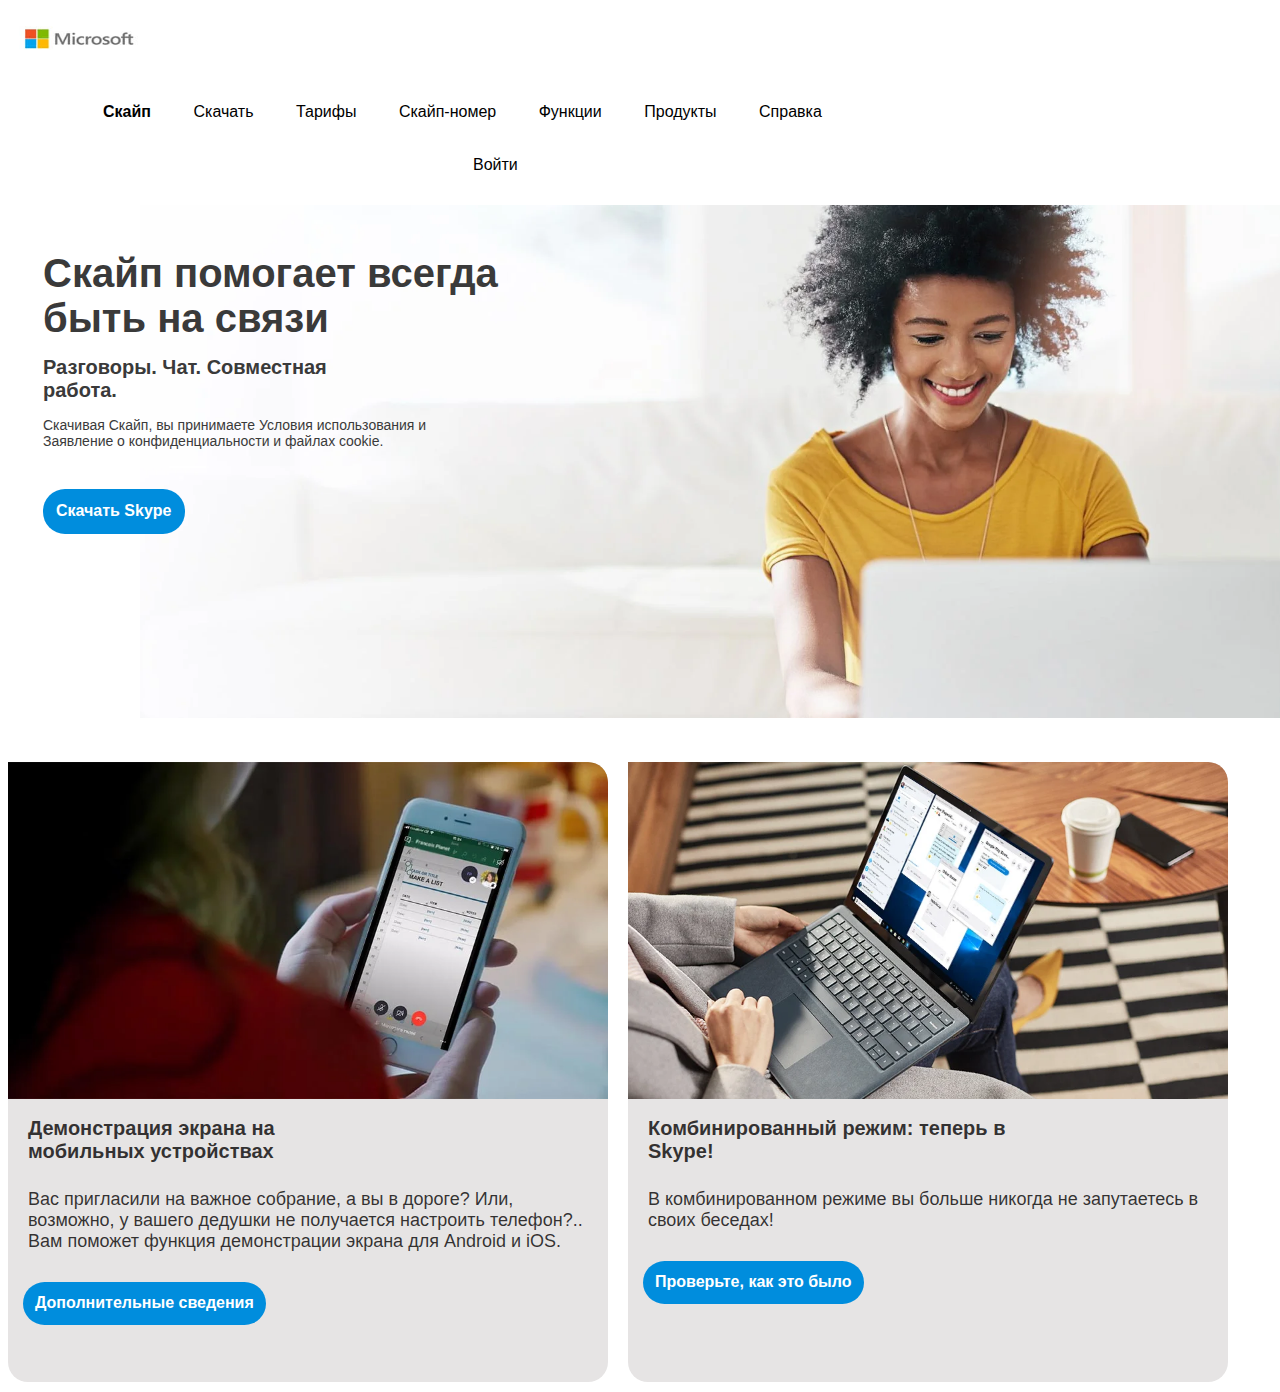
==== DZ # 16.html @ 79ce475e "changes1" ====
<!DOCTYPE html>
<html>
  <head>
    <meta charset="utf-8" />
    <title>Positioning</title>
    <meta name="description" content="" />
    <link rel="stylesheet" href="./css/style16.css" />
  </head>
  <body>
    <div class="line">
      <img class="img" src="./img/img2.jpg" alt="Microsoft" />

      <ul class="dropdown">
        <li><a href="#" class="menu_bold">Скайп</a></li>
        <li><a href="#" class="menu">Скачать</a></li>
        <li><a href="#" class="menu">Тарифы</a></li>
        <li><a href="#" class="menu">Скайп-номер</a></li>
        <li><a href="#" class="menu">Функции</a></li>
        
        <li><a href="#" class="menu" class="down">Продукты</a>
          <ul class="submenu">
            <li><a href="">Skype Manager</a></li>
            <li><a href="">Skype c Alexa</a></li>
            <li><a href="">Skype для создателей контента</a></li>
            <li><a href="">Skype для бизнеса</a></li>
          </ul>
        </li>
         
          <li><a href="#" class="menu" class="down">Справка</a>
            <ul class="submenu">
              <li><a href="">Служба поддержки</a></li>
              <li><a href="">Сообщество</a></li>
              <li><a href="">Сведения о Skype</a></li>
            </ul>
          </li>

          <li><a href="#" class="menu_right" class="down">Войти</a>
            <ul class="submenu">
              <li><a href="">Моя учётная запись</a></li>
              <li><a href="">Используйте Skype в браузере</a></li>
            </ul>
          </li>
      </ul>
    </div>

    <br />
    <br />

      <div class="container">
          <div class="bg">
        
            <h2 class="help">Скайп помогает всегда<br>быть на связи</h2>

            <p class="chat">Разговоры. Чат. Совместная<br>работа.</p>

            <p class="conditions">Скачивая Скайп, вы принимаете Условия использования и
            <br>
            Заявление о конфиденциальности и файлах cookie.</p>

            <a href="#" class="link_one">Скачать Skype</a>
            </div>
      </div>
    <br />
    <br />

      <div class="block">
        <div class="block_one">

          <img class="foto" src="./img/skype2.webp" alt="screen"/>

          <h2 class="skype">Демонстрация экрана на<br>мобильных устройствах</h2>

          <p class="number">
          Вас пригласили на важное собрание, а вы в дороге? Или, возможно, у вашего дедушки не получается настроить телефон?.. Вам поможет функция демонстрации экрана для Android и iOS.
          </p>

          <a href="#" class="link_two">Дополнительные сведения</a>
        </div>
      </div>
      

      <div class="block">
        <div class="block_two">

          <img class="foto" src="./img/skype3.webp" alt="mode" />

          <h2 class="skype">Комбинированный режим: теперь в<br>Skype!</h2>

          <p class="number">
          В комбинированном режиме вы больше никогда не запутаетесь в своих беседах!
          </p>

          <a href="#" class="link_two">Проверьте, как это было</a>
        </div>
      </div>
  </body>
</html>
---- css/style16.css ----
html {
  font-size: 10px;
}

.menu {
  color: black;
  background-color: #fff;
  margin: 13px 5px;
  padding: 5px 5px 3px 5px;
  text-decoration: none;
  font-size: 16px;
  font-family: "Segoe UI", Roboto, Oxygen, Ubuntu, Cantarell, sans-serif;
  outline: none;
  border-bottom: 1px solid transparent;
  vertical-align: top;
}

.menu_bold {
  color: black;
  background-color: #fff;
  margin: 13px 5px 5px 50px;
  padding: 5px 5px 3px 5px;
  text-decoration: none;
  font-size: 16px;
  font-family: "Segoe UI", Roboto, Oxygen, Ubuntu, Cantarell, sans-serif;
  outline: none;
  border-bottom: 1px solid transparent;
  vertical-align: top;
  font-weight: bold;
}

.menu_right {
  color: black;
  background-color: #fff;
  margin: 13px 5px 13px 420px;
  padding: 5px 5px 3px 5px;
  text-decoration: none;
  font-size: 16px;
  font-family: "Segoe UI", Roboto, Oxygen, Ubuntu, Cantarell, sans-serif;
  outline: none;
  border-bottom: 1px solid transparent;
  vertical-align: top;
}

.submenu {
  display: none;
  position: absolute;
  top: 100%;
  left: 0px;
  visibility: hidden;
  opacity: 0;
  padding: 10px;
  box-sizing: border-box;
  width: 100%;
  cursor: pointer;
}

.ul, li {
  list-style: none; 
  margin: 0;
  padding: 0;
}

.down {

}

.dropdown > li {
  display: inline-block;
  margin-right: 20px;
  position: relative;
}

.dropdown > li:last-child {
  margin-right: 0;
}

.submenu:hover {
  color: #fff;
}

.dropdown {
  float: right;
  overflow: hidden;
}

.menu:hover {
  border-bottom: 1.5px solid;
}

.menu_right:hover {
  border-bottom: 1.5px solid;
}

.menu_bold:hover {
  border-bottom: 1.5px solid;
}

a {
  display: inline-block;
  /* padding: 10px 15px;
  text-decoration: none;
  outline: none; */
}

.link_one:hover {
  background-color: #1377b1;
  color: white;
}

.link_one:active {
  background-color: rgb(59, 59, 59);
  color: #fff;
}

.link_two:hover {
  background-color: #1377b1;
  color: white;
}

.link_two:hover:active {
  background-color: rgb(59, 59, 59);
  color: #fff;
}

.link_three:hover {
  background-color: #1377b1;
  color: white;
}

.link_three:hover:active {
  background-color: rgb(59, 59, 59);
  color: #fff;
}

.img {
  width: 141px;
  box-sizing:border-box;
  cursor: pointer;
  height: 65px;
}

.line {
  display: block;
  float: left;
  overflow: hidden;
  margin: 0;
}

.bg {
  background: url(../img/skype1.webp) no-repeat;
  background-position: right;
  background-size: 90%;
  width: 1300px;
  height: 500px;
  padding: 10px 10px;
  border-radius: 0 30px 30px 30px;
  box-sizing: content-box;
  display: inline-block;
}

.foto {
  box-sizing: content-box;
  background-size: contain;
  border-radius: 0 18px 0 0;
  width: 600px;
}

.container {
  width: 1400px;
  height: 550px;
  display: inline-block;
}

.block {
  color: rgb(0, 0, 0);
  background-color: rgb(230, 228, 228);
  font-size: 20px;
  border-radius: 0 20px 20px 20px;
  font-family: "Segoe UI", Roboto, Oxygen, Ubuntu, Cantarell, sans-serif;
  text-decoration: none;
  width: 600px;
  height: 620px;
  display: block;
  box-sizing: content-box;
  margin-right: 20px;
  margin-bottom: 10px;
  float: left;
  overflow: hidden;
}

.help {
  color: rgb(58, 58, 58);
  text-align: left;
  padding: 40px 10px 10px 25px;
  margin: 0px;
  font-size: 40px;
  font-family: "Segoe UI", Roboto, Oxygen, Ubuntu, Cantarell, sans-serif;
}

.chat {
  color: rgb(58, 58, 58);
  font-style: normal;
  font-size: 20px;
  font-weight: bold;
  text-align: left;
  margin: 0px;
  padding: 5px 10px 5px 25px;
  display: inline-block;
  font-family: "Segoe UI", Roboto, Oxygen, Ubuntu, Cantarell, sans-serif;
}

.conditions {
  color: rgb(58, 58, 58);
  font-style: normal;
  font-size: 14px;
  text-align: left;
  margin: 0px;
  padding: 10px 10px 5px 25px;
  display: block;
  font-family: "Segoe UI", Roboto, Oxygen, Ubuntu, Cantarell, sans-serif;
}

.skype {
  text-align: left;
  padding: 13px 20px;
  margin: 0px;
  font-size: 20px;
  font-family: "Segoe UI", Roboto, Oxygen, Ubuntu, Cantarell, sans-serif;
  color: rgba(19, 17, 17, 0.856);
}

.number {
  font-style: normal;
  font-size: 18px;
  text-align: left;
  margin: 0px;
  padding: 13px 20px 20px 20px;
  color: rgba(19, 17, 17, 0.856);
}

.link_one {
  text-align: center;
  color: #fff;
  background-color: #008ddd;
  padding: 13px 13px;
  margin-left: 25px;
  margin-top: 35px;
  text-decoration: none;
  font-size: 16px;
  border-radius: 22px;
  font-family: "Segoe UI", Roboto, Oxygen, Ubuntu, Cantarell, sans-serif;
  outline: none;
  font-weight: bold;
  box-sizing: content-box;
  border-bottom: 1px solid transparent;
}

.link_two {
  text-align: center;
  padding: 12px 12px;
  margin-left: 15px;
  margin-top: 10px;
  color: #fff;
  background-color: #008ddd;
  text-decoration: none;
  font-size: 16px;
  border-radius: 22px;
  font-family: "Segoe UI", Roboto, Oxygen, Ubuntu, Cantarell, sans-serif;
  outline: none;
  font-weight: bold;
  box-sizing: content-box;
  border-bottom: 1px solid transparent;
}
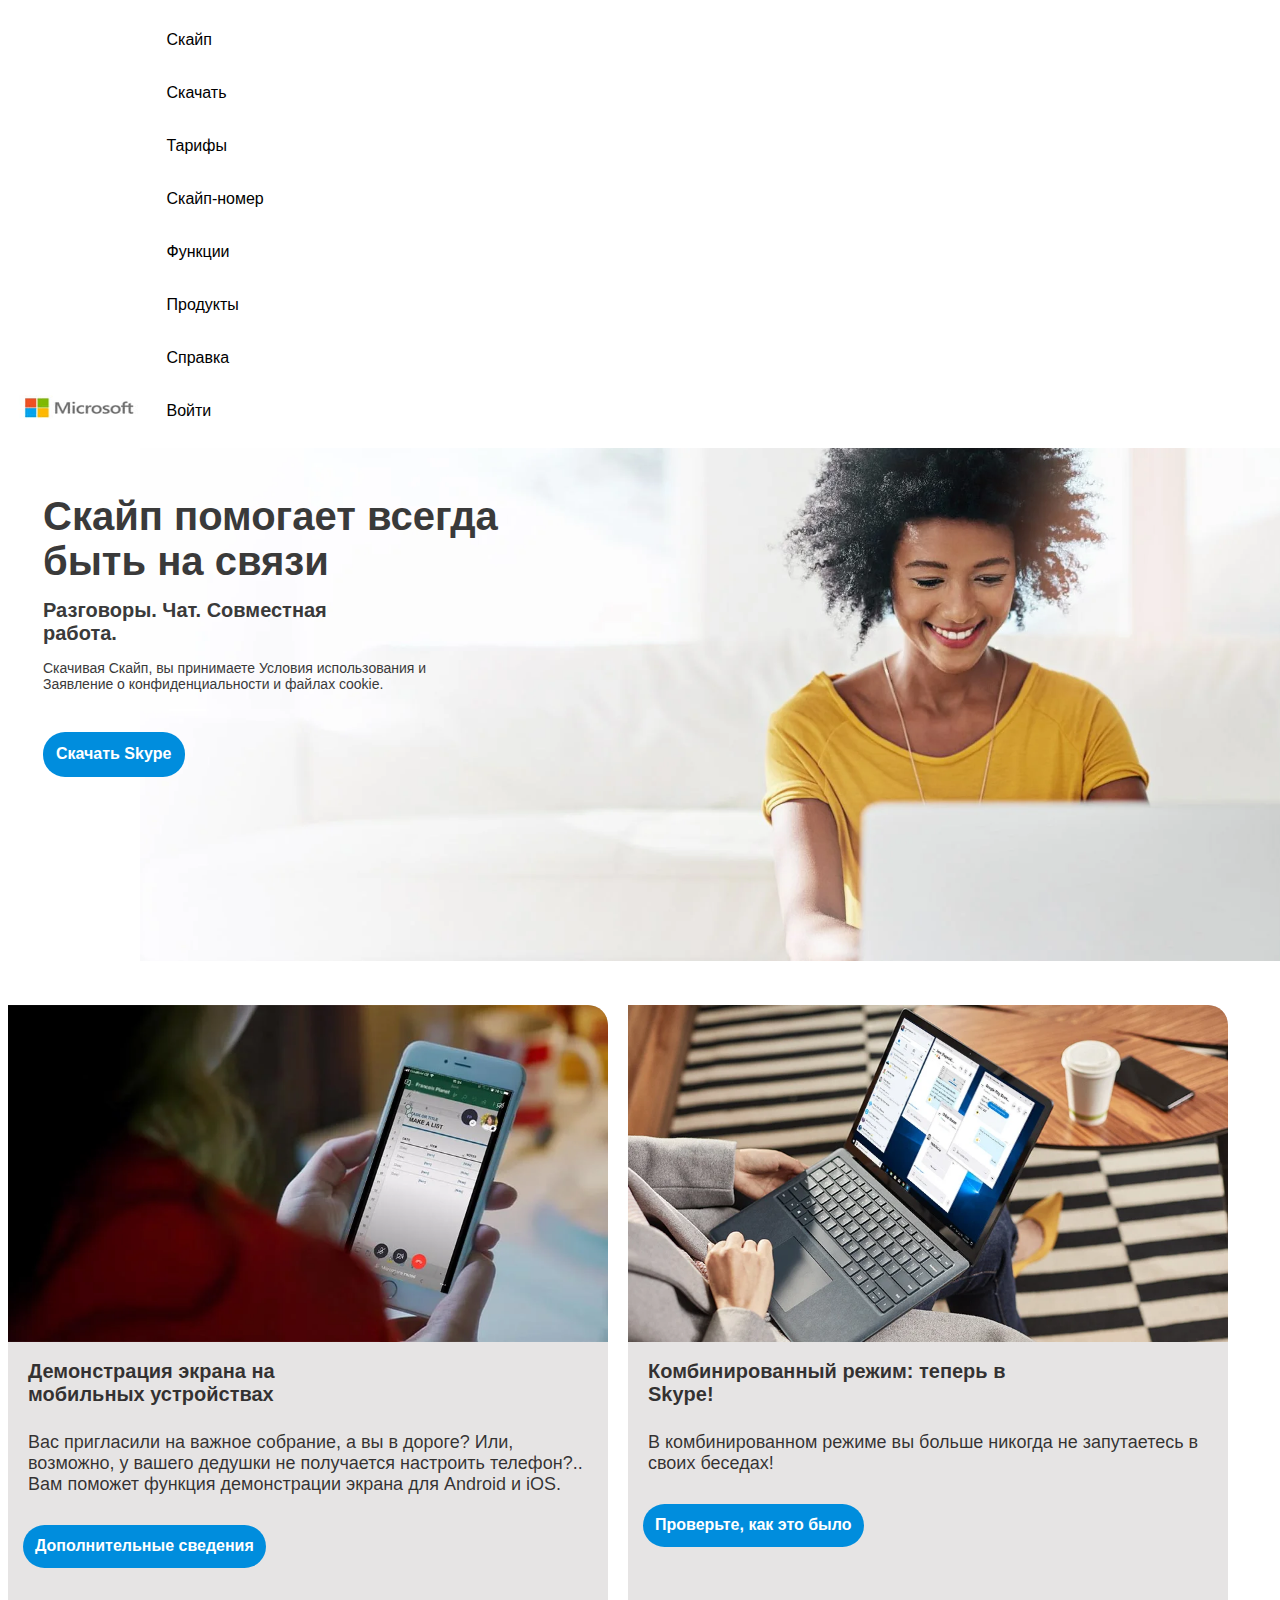
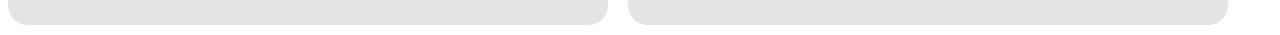
==== commit 25b4981f: "changes1" ====
--- a/DZ # 16.html
+++ b/DZ # 16.html
@@ -10,34 +10,34 @@
     <div class="line">
       <img class="img" src="./img/img2.jpg" alt="Microsoft" />
 
-      <ul class="dropdown">
-        <li><a href="#" class="menu_bold">Скайп</a></li>
+      <ul class="topmenu">
+        <li><a href="#" class="menu">Скайп</a></li>
         <li><a href="#" class="menu">Скачать</a></li>
         <li><a href="#" class="menu">Тарифы</a></li>
         <li><a href="#" class="menu">Скайп-номер</a></li>
         <li><a href="#" class="menu">Функции</a></li>
         
-        <li><a href="#" class="menu" class="down">Продукты</a>
+        <li><a href="#" class="menu">Продукты</a>
           <ul class="submenu">
-            <li><a href="">Skype Manager</a></li>
-            <li><a href="">Skype c Alexa</a></li>
-            <li><a href="">Skype для создателей контента</a></li>
-            <li><a href="">Skype для бизнеса</a></li>
+            <li><a href="#">Skype Manager</a></li>
+            <li><a href="#">Skype c Alexa</a></li>
+            <li><a href="#">Skype для создателей контента</a></li>
+            <li><a href="#">Skype для бизнеса</a></li>
           </ul>
         </li>
          
-          <li><a href="#" class="menu" class="down">Справка</a>
+          <li><a href="#" class="menu">Справка</a>
             <ul class="submenu">
-              <li><a href="">Служба поддержки</a></li>
-              <li><a href="">Сообщество</a></li>
-              <li><a href="">Сведения о Skype</a></li>
+              <li><a href="#">Служба поддержки</a></li>
+              <li><a href="#">Сообщество</a></li>
+              <li><a href="#">Сведения о Skype</a></li>
             </ul>
           </li>
 
-          <li><a href="#" class="menu_right" class="down">Войти</a>
+          <li><a href="#" class="menu">Войти</a>
             <ul class="submenu">
-              <li><a href="">Моя учётная запись</a></li>
-              <li><a href="">Используйте Skype в браузере</a></li>
+              <li><a href="#">Моя учётная запись</a></li>
+              <li><a href="#">Используйте Skype в браузере</a></li>
             </ul>
           </li>
       </ul>
--- a/css/style16.css
+++ b/css/style16.css
@@ -15,7 +15,7 @@
   vertical-align: top;
 }
 
-.menu_bold {
+/* .menu_bold {
   color: black;
   background-color: #fff;
   margin: 13px 5px 5px 50px;
@@ -27,9 +27,9 @@
   border-bottom: 1px solid transparent;
   vertical-align: top;
   font-weight: bold;
-}
-
-.menu_right {
+} */
+
+/* .menu_right {
   color: black;
   background-color: #fff;
   margin: 13px 5px 13px 420px;
@@ -40,67 +40,52 @@
   outline: none;
   border-bottom: 1px solid transparent;
   vertical-align: top;
+} */
+
+
+.topmenu {
+  list-style-type: none;
+  display: inline-block;
+  max-width: 785px;
+  margin: 0;
+  padding: 5px;
+  position: relative;
+}
+
+.topmenu:hover .submenu {
+  display: block;
+}
+
+.submenu > li {
+  cursor: pointer;
+  list-style: none;
+}
+
+.submenu > li:hover {
+  color: #fff;
 }
 
 .submenu {
   display: none;
   position: absolute;
-  top: 100%;
-  left: 0px;
-  visibility: hidden;
-  opacity: 0;
+  top: 66px;
+  left: 0;
+  width: 100%;
+  z-index: 100;
+  background: #d3d0d0;
+  color: black;
   padding: 10px;
   box-sizing: border-box;
-  width: 100%;
-  cursor: pointer;
-}
-
-.ul, li {
-  list-style: none; 
-  margin: 0;
-  padding: 0;
-}
-
-.down {
-
-}
-
-.dropdown > li {
-  display: inline-block;
-  margin-right: 20px;
-  position: relative;
-}
-
-.dropdown > li:last-child {
-  margin-right: 0;
-}
-
-.submenu:hover {
-  color: #fff;
-}
-
-.dropdown {
-  float: right;
-  overflow: hidden;
 }
 
 .menu:hover {
   border-bottom: 1.5px solid;
 }
 
-.menu_right:hover {
-  border-bottom: 1.5px solid;
-}
-
-.menu_bold:hover {
-  border-bottom: 1.5px solid;
-}
-
 a {
   display: inline-block;
-  /* padding: 10px 15px;
-  text-decoration: none;
-  outline: none; */
+  float: left;
+  overflow: hidden;
 }
 
 .link_one:hover {
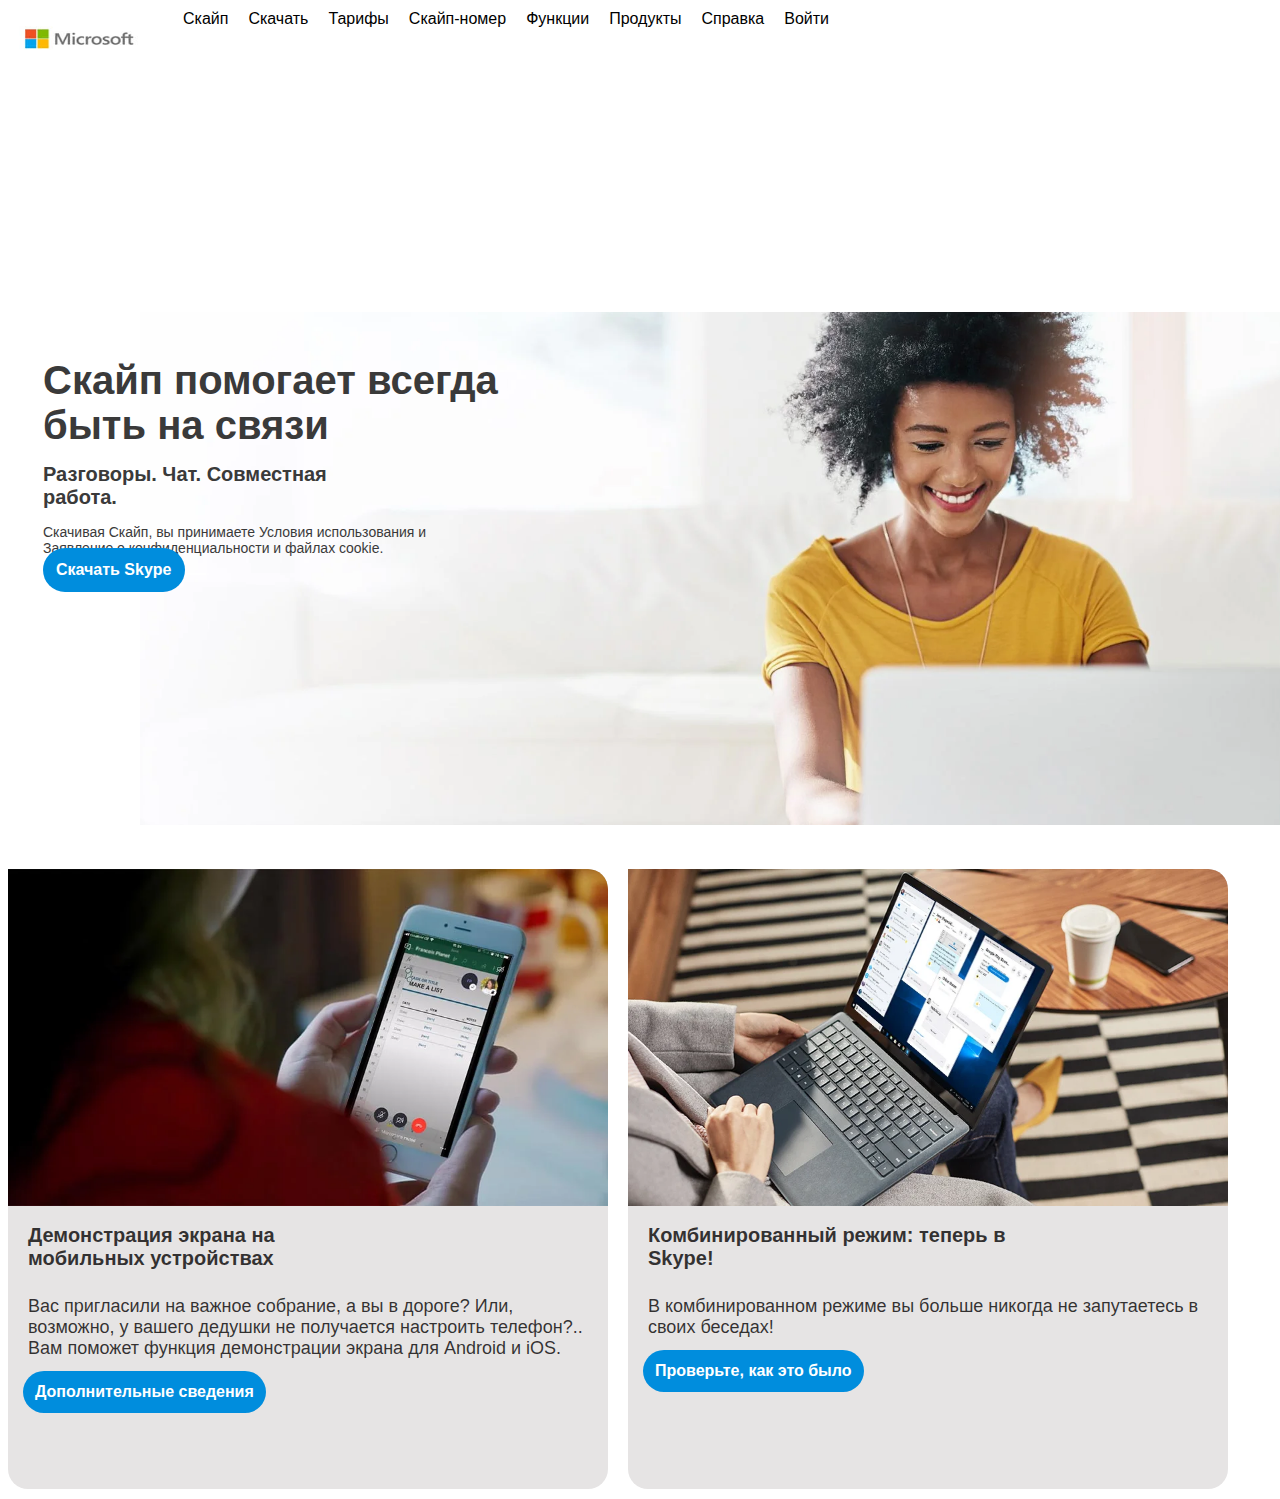
==== commit f9eee402: "срфтпуы3" ====
--- a/DZ # 16.html
+++ b/DZ # 16.html
@@ -33,7 +33,10 @@
               <li><a href="#">Сведения о Skype</a></li>
             </ul>
           </li>
+          
 
+          <!-- Миша, я не понимаю почему всё подменю уехало направо и налипло друг на друга, подскажи пожалуйста?((((
+          И ещё по-моему у меня не сработал hover на покраску текста( -->
           <li><a href="#" class="menu">Войти</a>
             <ul class="submenu">
               <li><a href="#">Моя учётная запись</a></li>
--- a/css/style16.css
+++ b/css/style16.css
@@ -15,41 +15,15 @@
   vertical-align: top;
 }
 
-/* .menu_bold {
-  color: black;
-  background-color: #fff;
-  margin: 13px 5px 5px 50px;
-  padding: 5px 5px 3px 5px;
-  text-decoration: none;
-  font-size: 16px;
-  font-family: "Segoe UI", Roboto, Oxygen, Ubuntu, Cantarell, sans-serif;
-  outline: none;
-  border-bottom: 1px solid transparent;
-  vertical-align: top;
-  font-weight: bold;
-} */
-
-/* .menu_right {
-  color: black;
-  background-color: #fff;
-  margin: 13px 5px 13px 420px;
-  padding: 5px 5px 3px 5px;
-  text-decoration: none;
-  font-size: 16px;
-  font-family: "Segoe UI", Roboto, Oxygen, Ubuntu, Cantarell, sans-serif;
-  outline: none;
-  border-bottom: 1px solid transparent;
-  vertical-align: top;
-} */
-
-
 .topmenu {
   list-style-type: none;
-  display: inline-block;
+  display: flex;
   max-width: 785px;
   margin: 0;
   padding: 5px;
   position: relative;
+  top: -70px;
+  left: 160px;
 }
 
 .topmenu:hover .submenu {
@@ -59,6 +33,7 @@
 .submenu > li {
   cursor: pointer;
   list-style: none;
+  padding: 7px 10px;
 }
 
 .submenu > li:hover {
@@ -68,25 +43,25 @@
 .submenu {
   display: none;
   position: absolute;
-  top: 66px;
-  left: 0;
-  width: 100%;
+  top: 46px;
+  left: 588px;
+  width: 97px;
+  height: 170px;
   z-index: 100;
-  background: #d3d0d0;
+  background: #c9c9c9;
   color: black;
-  padding: 10px;
+  padding: 10px 10px;
   box-sizing: border-box;
+  font-size: 12px;
 }
 
 .menu:hover {
   border-bottom: 1.5px solid;
 }
 
-a {
-  display: inline-block;
-  float: left;
-  overflow: hidden;
-}
+/* a {
+  display: inline-block;
+} */
 
 .link_one:hover {
   background-color: #1377b1;
@@ -130,6 +105,8 @@
   float: left;
   overflow: hidden;
   margin: 0;
+  width: 1200px;
+  height: 300px;
 }
 
 .bg {
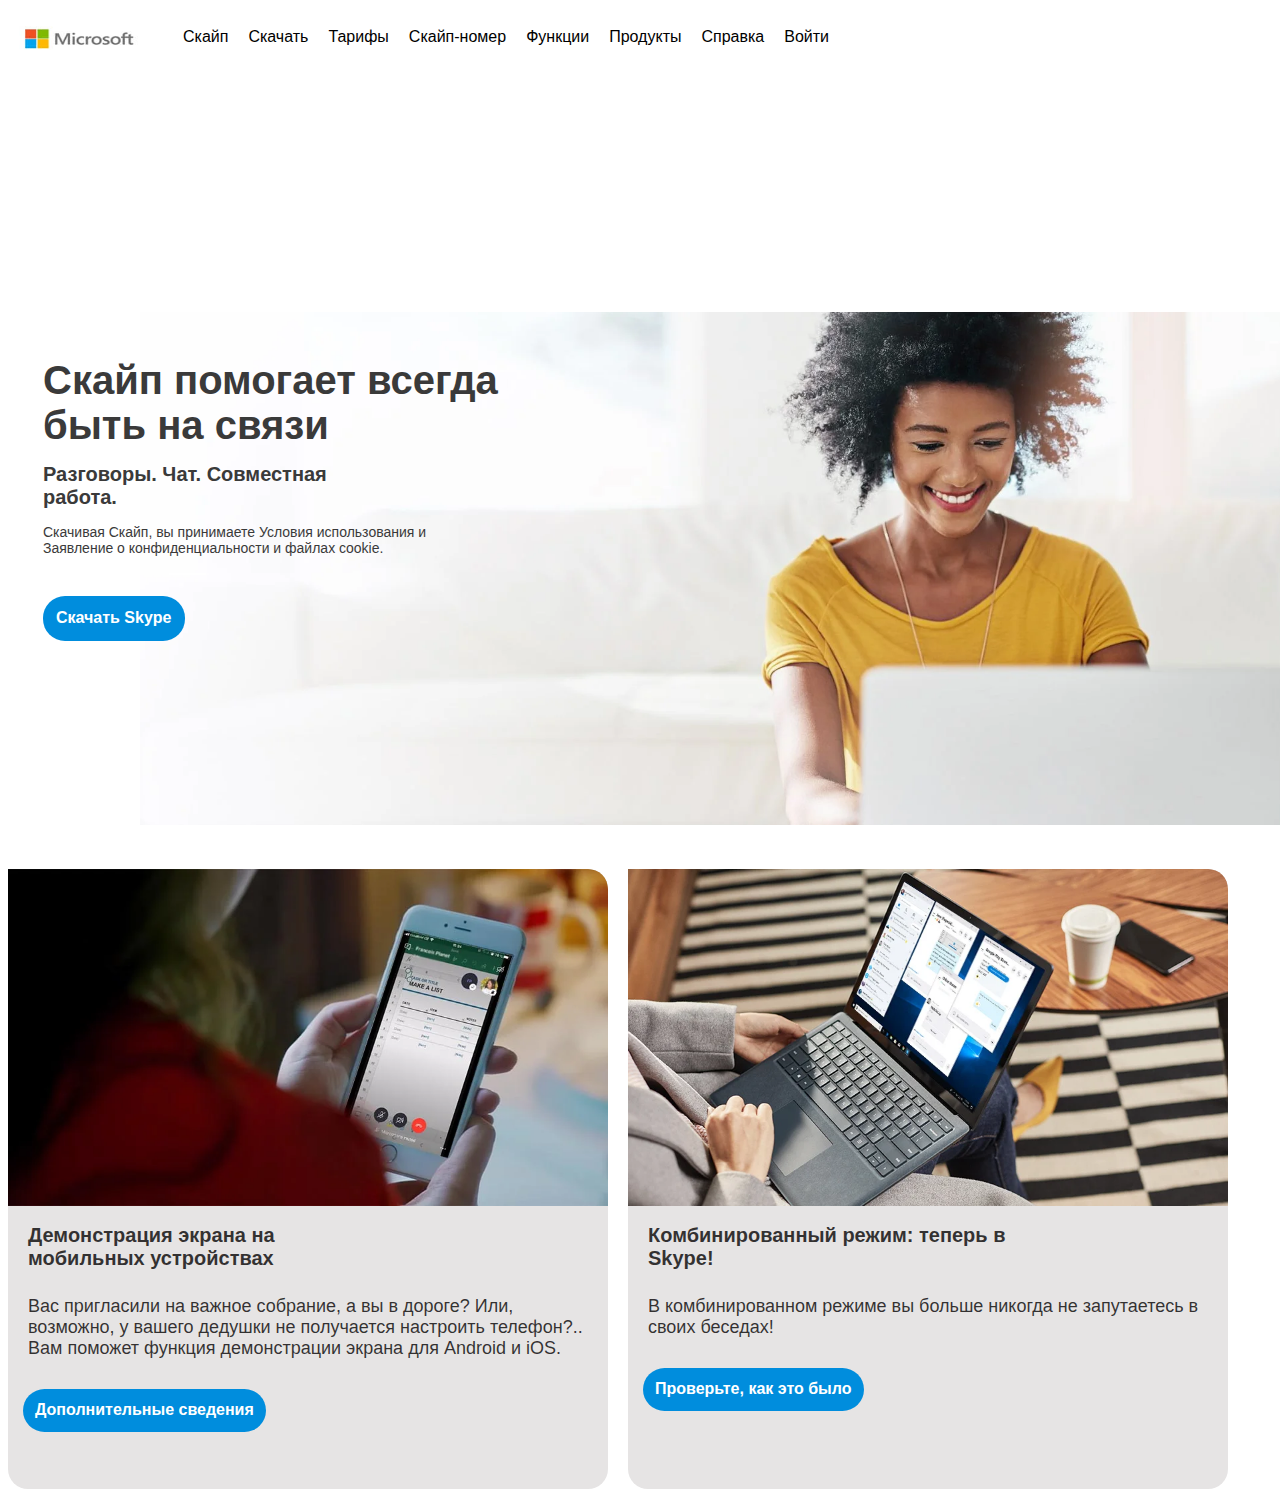
==== commit d289398a: "changes5" ====
--- a/DZ # 16.html
+++ b/DZ # 16.html
@@ -96,5 +96,9 @@
           <a href="#" class="link_two">Проверьте, как это было</a>
         </div>
       </div>
+
+      <div class="fixed">
+        <a href="#"></a>
+      </div>
   </body>
 </html>
--- a/css/style16.css
+++ b/css/style16.css
@@ -59,9 +59,22 @@
   border-bottom: 1.5px solid;
 }
 
-/* a {
-  display: inline-block;
-} */
+a {
+  display: inline-block;
+}
+
+.fixed {
+  position: fixed;
+  right: 10px;
+  bottom: 10px;
+  z-index: 10000000;
+  cursor: pointer;
+  background: black;
+}
+
+a, a:visited {
+  color: aqua;
+}
 
 .link_one:hover {
   background-color: #1377b1;
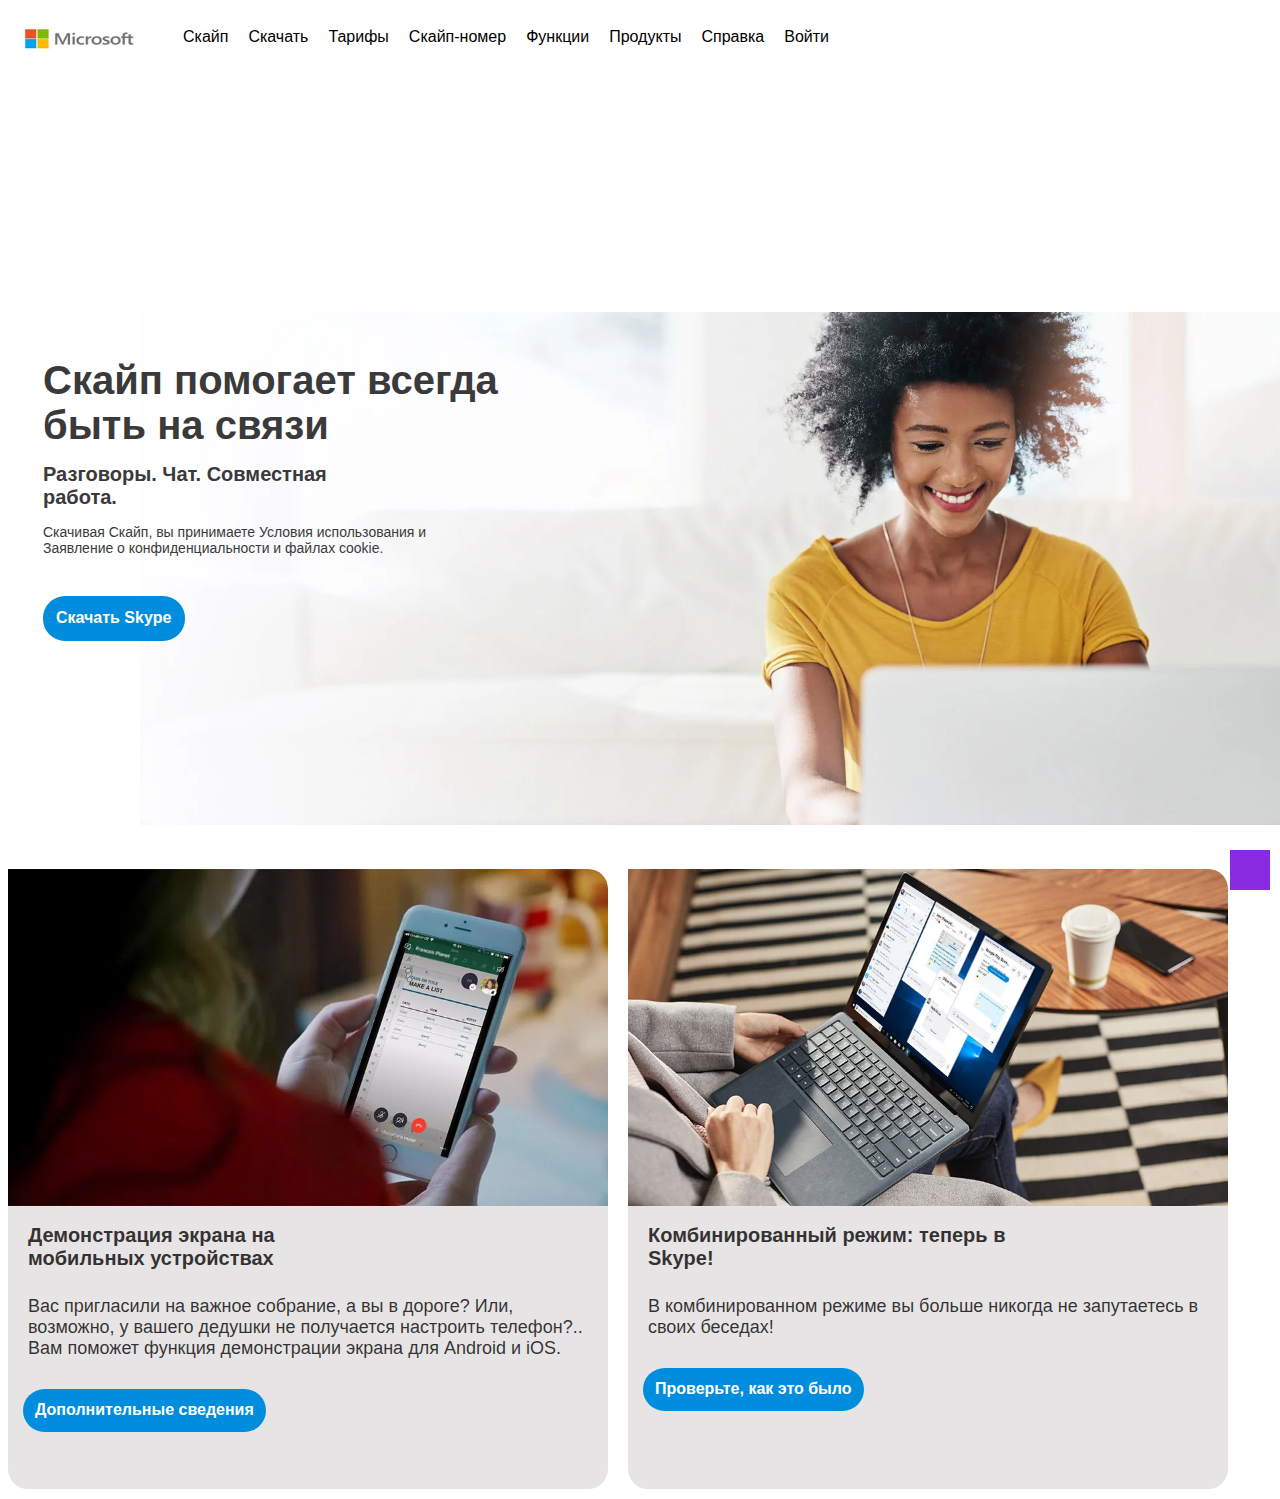
==== commit 4d5c3045: "changes8" ====
--- a/DZ # 16.html
+++ b/DZ # 16.html
@@ -97,6 +97,7 @@
         </div>
       </div>
 
+      <!-- Кнопка фиксированная вроде получилась -->
       <div class="fixed">
         <a href="#"></a>
       </div>
--- a/css/style16.css
+++ b/css/style16.css
@@ -69,11 +69,9 @@
   bottom: 10px;
   z-index: 10000000;
   cursor: pointer;
-  background: black;
-}
-
-a, a:visited {
-  color: aqua;
+  width: 0;
+  height: 0;
+  border: 20px solid blueviolet;
 }
 
 .link_one:hover {
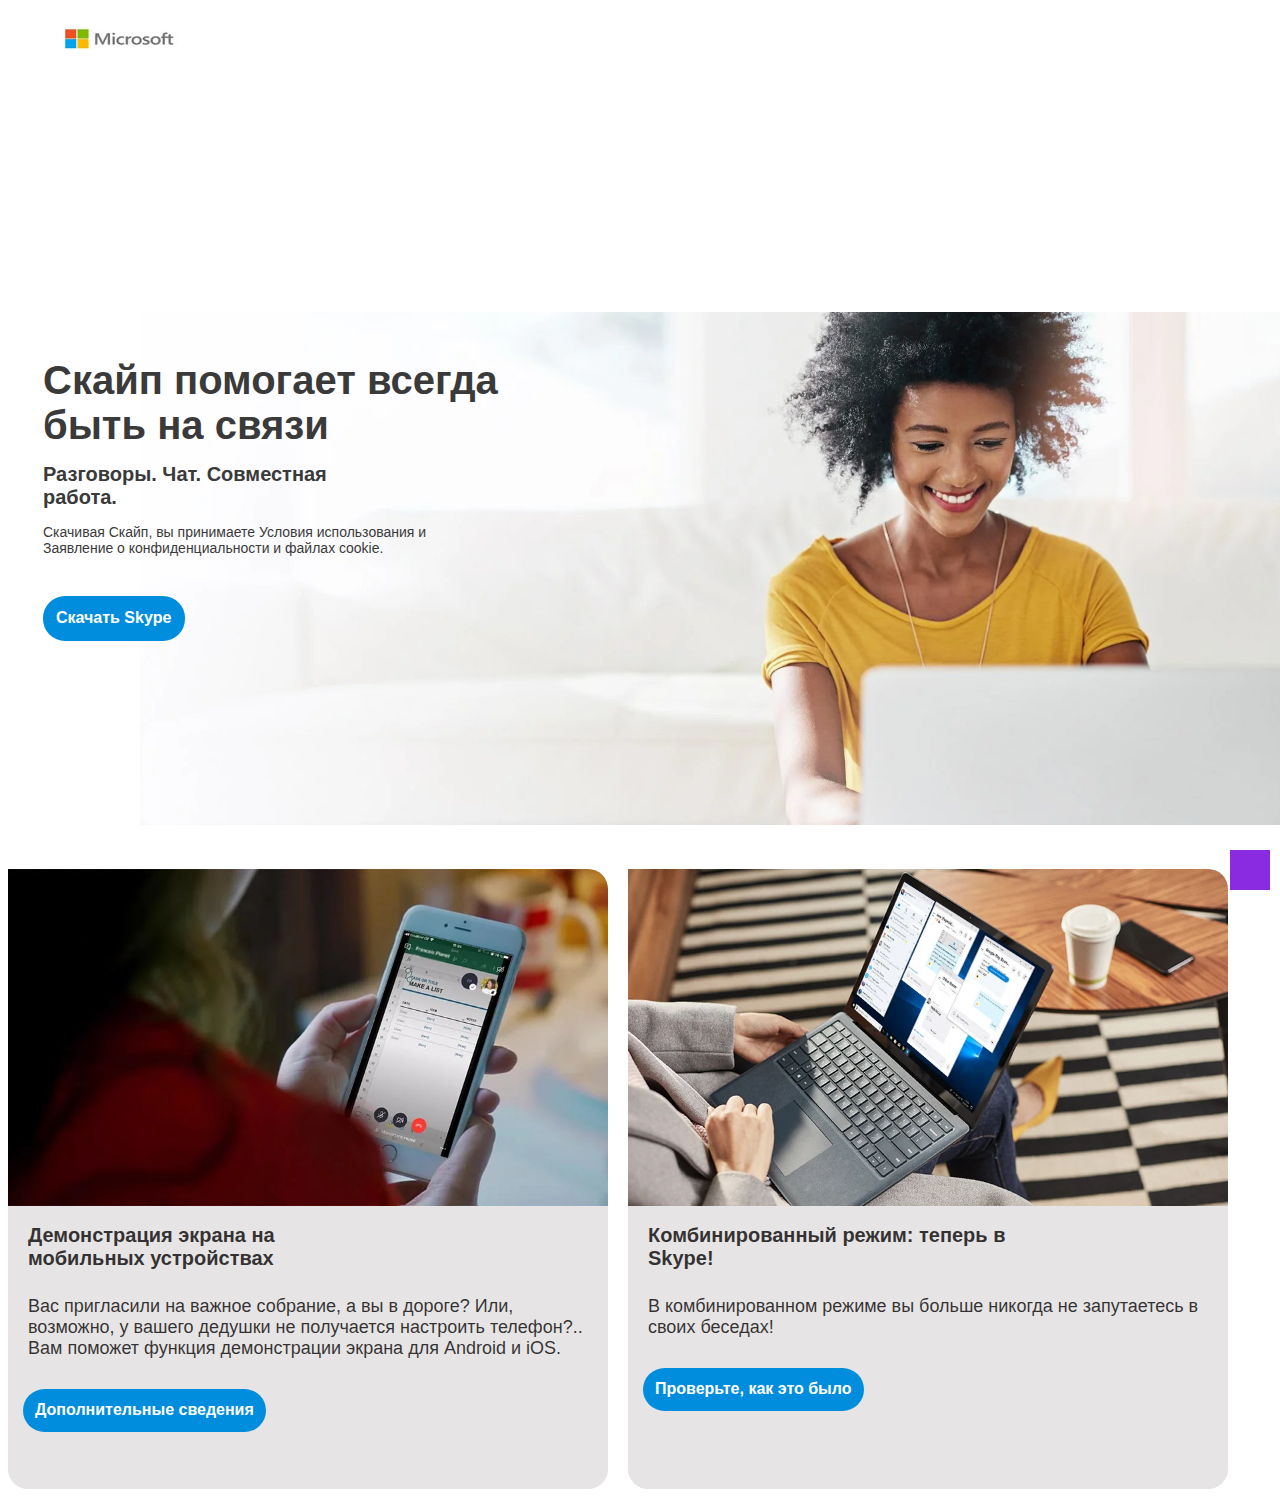
==== commit 0f82bceb: "changes2" ====
--- a/DZ # 16.html
+++ b/DZ # 16.html
@@ -7,10 +7,9 @@
     <link rel="stylesheet" href="./css/style16.css" />
   </head>
   <body>
-    <div class="line">
+    <ul class="line">
       <img class="img" src="./img/img2.jpg" alt="Microsoft" />
 
-      <ul class="topmenu">
         <li><a href="#" class="menu">Скайп</a></li>
         <li><a href="#" class="menu">Скачать</a></li>
         <li><a href="#" class="menu">Тарифы</a></li>
@@ -34,17 +33,13 @@
             </ul>
           </li>
           
-
-          <!-- Миша, я не понимаю почему всё подменю уехало направо и налипло друг на друга, подскажи пожалуйста?((((
-          И ещё по-моему у меня не сработал hover на покраску текста( -->
           <li><a href="#" class="menu">Войти</a>
             <ul class="submenu">
               <li><a href="#">Моя учётная запись</a></li>
               <li><a href="#">Используйте Skype в браузере</a></li>
             </ul>
           </li>
-      </ul>
-    </div>
+    </ul>
 
     <br />
     <br />
@@ -97,7 +92,6 @@
         </div>
       </div>
 
-      <!-- Кнопка фиксированная вроде получилась -->
       <div class="fixed">
         <a href="#"></a>
       </div>
--- a/css/style16.css
+++ b/css/style16.css
@@ -13,21 +13,15 @@
   outline: none;
   border-bottom: 1px solid transparent;
   vertical-align: top;
-}
-
-.topmenu {
-  list-style-type: none;
-  display: flex;
-  max-width: 785px;
-  margin: 0;
-  padding: 5px;
   position: relative;
   top: -70px;
   left: 160px;
 }
 
-.topmenu:hover .submenu {
+li:hover .submenu {
   display: block;
+  top: 48px;
+  left: 632px;
 }
 
 .submenu > li {
@@ -43,10 +37,10 @@
 .submenu {
   display: none;
   position: absolute;
-  top: 46px;
-  left: 588px;
+  top: 48px;
+  left: 632px;
   width: 97px;
-  height: 170px;
+  height: 206px;
   z-index: 100;
   background: #c9c9c9;
   color: black;
@@ -112,12 +106,13 @@
 }
 
 .line {
-  display: block;
+  display: flex;
   float: left;
   overflow: hidden;
   margin: 0;
   width: 1200px;
   height: 300px;
+  list-style-type: none;
 }
 
 .bg {
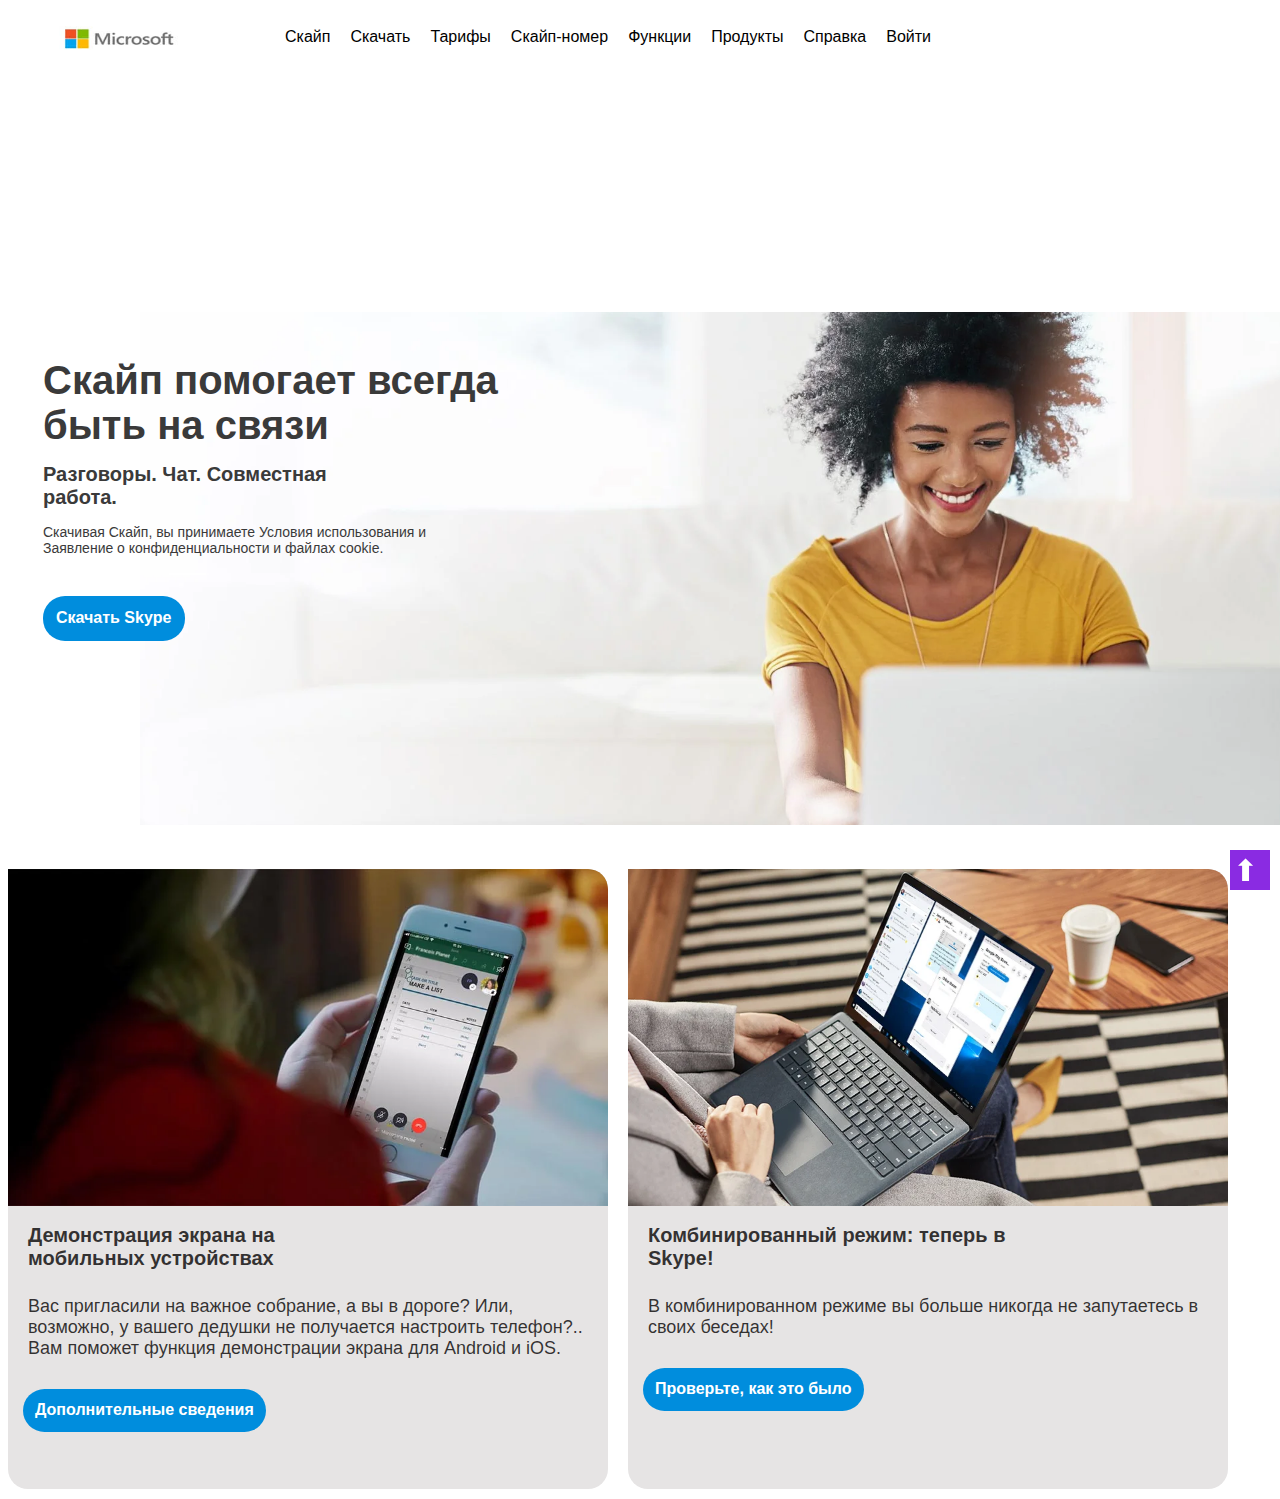
==== commit 0d4d0c19: "changes3" ====
--- a/DZ # 16.html
+++ b/DZ # 16.html
@@ -93,7 +93,7 @@
       </div>
 
       <div class="fixed">
-        <a href="#"></a>
+        <a href="icon">&#11014;</a>
       </div>
   </body>
 </html>
--- a/css/style16.css
+++ b/css/style16.css
@@ -14,14 +14,12 @@
   border-bottom: 1px solid transparent;
   vertical-align: top;
   position: relative;
-  top: -70px;
-  left: 160px;
+  top: 2px;
+  left: 86px;
 }
 
 li:hover .submenu {
   display: block;
-  top: 48px;
-  left: 632px;
 }
 
 .submenu > li {
@@ -68,6 +66,15 @@
   border: 20px solid blueviolet;
 }
 
+a[href^="icon"] {
+  color: #fff;
+  font-size: 30px;
+  position: fixed;
+  right: 22px;
+  bottom: 12px;
+  text-decoration: none;
+}
+
 .link_one:hover {
   background-color: #1377b1;
   color: white;
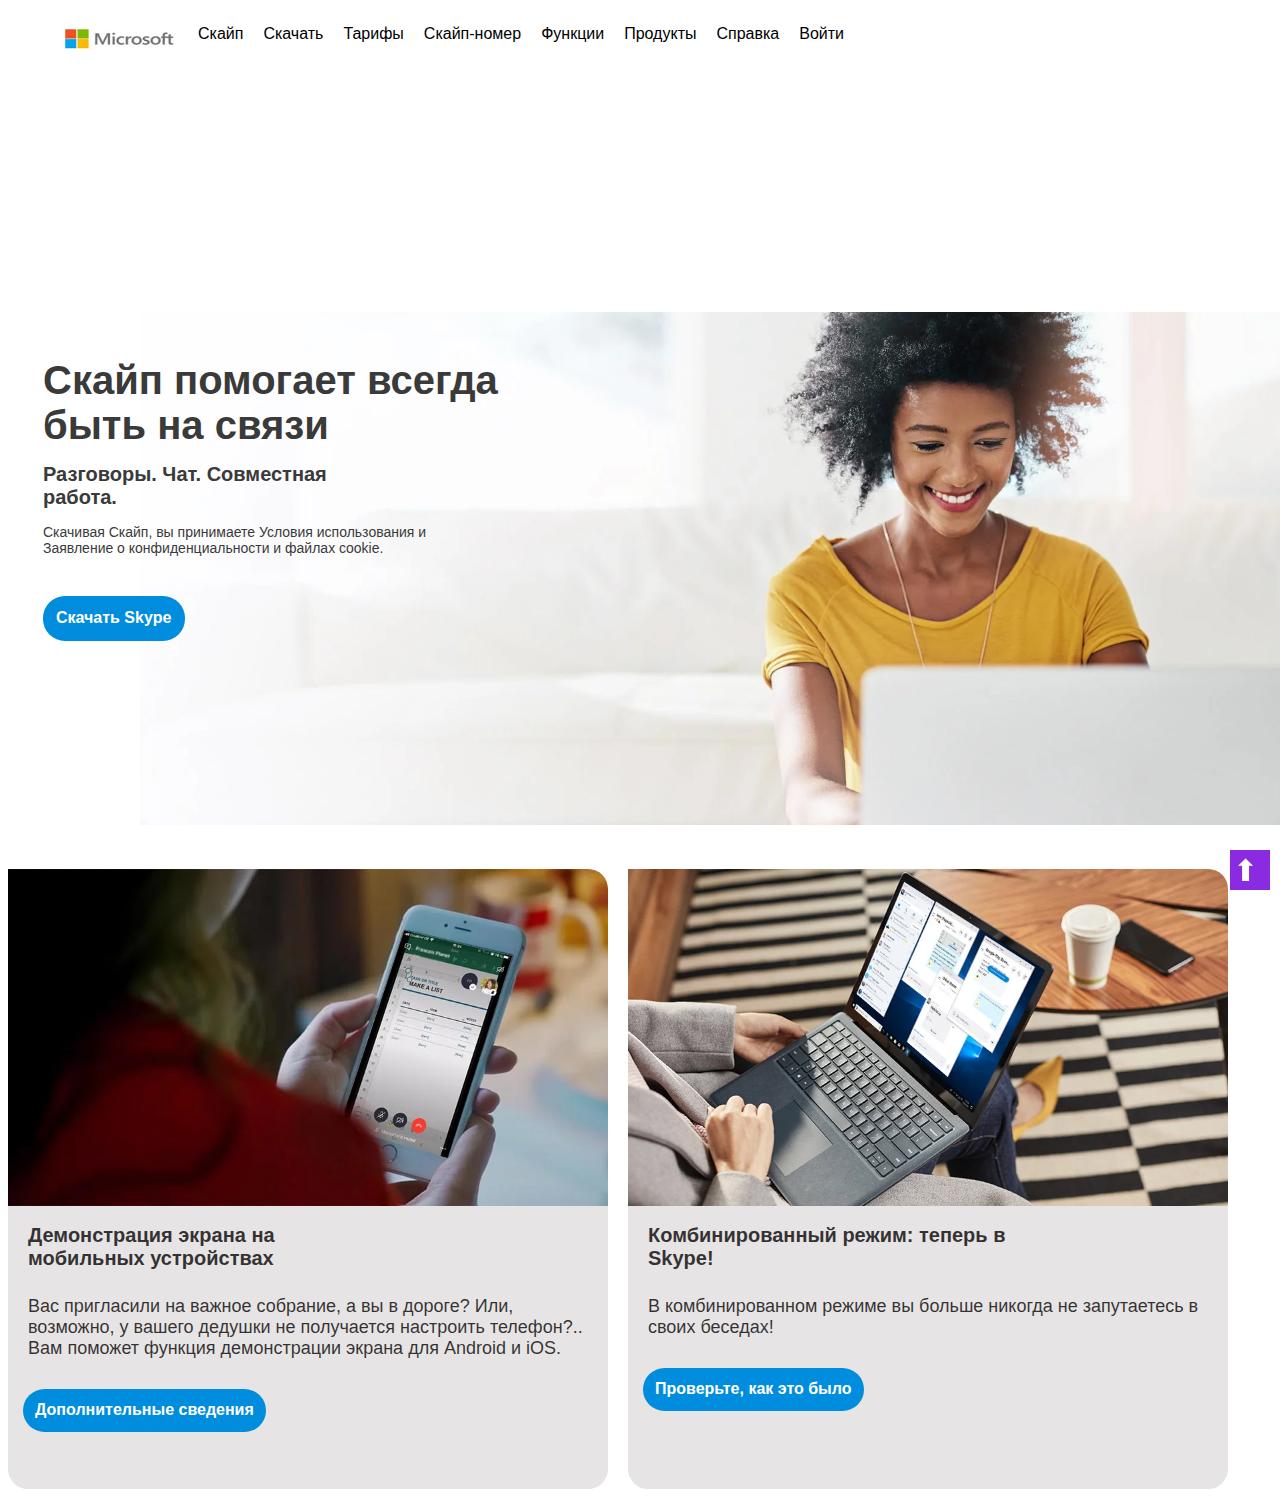
==== commit 4d0e2505: "changes1" ====
--- a/DZ # 16.html
+++ b/DZ # 16.html
@@ -18,25 +18,25 @@
         
         <li><a href="#" class="menu">Продукты</a>
           <ul class="submenu">
-            <li><a href="#">Skype Manager</a></li>
-            <li><a href="#">Skype c Alexa</a></li>
-            <li><a href="#">Skype для создателей контента</a></li>
-            <li><a href="#">Skype для бизнеса</a></li>
+            <li><a href="sub">Skype Manager</a></li>
+            <li><a href="sub">Skype c Alexa</a></li>
+            <li><a href="sub">Skype для создателей контента</a></li>
+            <li><a href="sub">Skype для бизнеса</a></li>
           </ul>
         </li>
          
           <li><a href="#" class="menu">Справка</a>
             <ul class="submenu">
-              <li><a href="#">Служба поддержки</a></li>
-              <li><a href="#">Сообщество</a></li>
-              <li><a href="#">Сведения о Skype</a></li>
+              <li><a href="sub">Служба поддержки</a></li>
+              <li><a href="sub">Сообщество</a></li>
+              <li><a href="sub">Сведения о Skype</a></li>
             </ul>
           </li>
           
           <li><a href="#" class="menu">Войти</a>
             <ul class="submenu">
-              <li><a href="#">Моя учётная запись</a></li>
-              <li><a href="#">Используйте Skype в браузере</a></li>
+              <li><a href="sub">Моя учётная запись</a></li>
+              <li><a href="sub">Используйте Skype в браузере</a></li>
             </ul>
           </li>
     </ul>
--- a/css/style16.css
+++ b/css/style16.css
@@ -13,9 +13,12 @@
   outline: none;
   border-bottom: 1px solid transparent;
   vertical-align: top;
+}
+
+li {
   position: relative;
-  top: 2px;
-  left: 86px;
+  top: -1px;
+  left: -1px;
 }
 
 li:hover .submenu {
@@ -28,20 +31,21 @@
   padding: 7px 10px;
 }
 
-.submenu > li:hover {
-  color: #fff;
+.submenu > a:hover {
+  color: rgb(255, 255, 255);
+  text-decoration: underline;
 }
 
 .submenu {
   display: none;
   position: absolute;
-  top: 48px;
-  left: 632px;
-  width: 97px;
+  top: 38px;
+  left: -1px;
+  width: 95px;
   height: 206px;
   z-index: 100;
-  background: #c9c9c9;
-  color: black;
+  background: #d8d3d3;
+  color: rgb(8, 8, 8);
   padding: 10px 10px;
   box-sizing: border-box;
   font-size: 12px;
@@ -75,6 +79,11 @@
   text-decoration: none;
 }
 
+a[href^="sub"] {
+  color: rgb(36, 35, 35);
+  text-decoration: none;
+}
+
 .link_one:hover {
   background-color: #1377b1;
   color: white;
